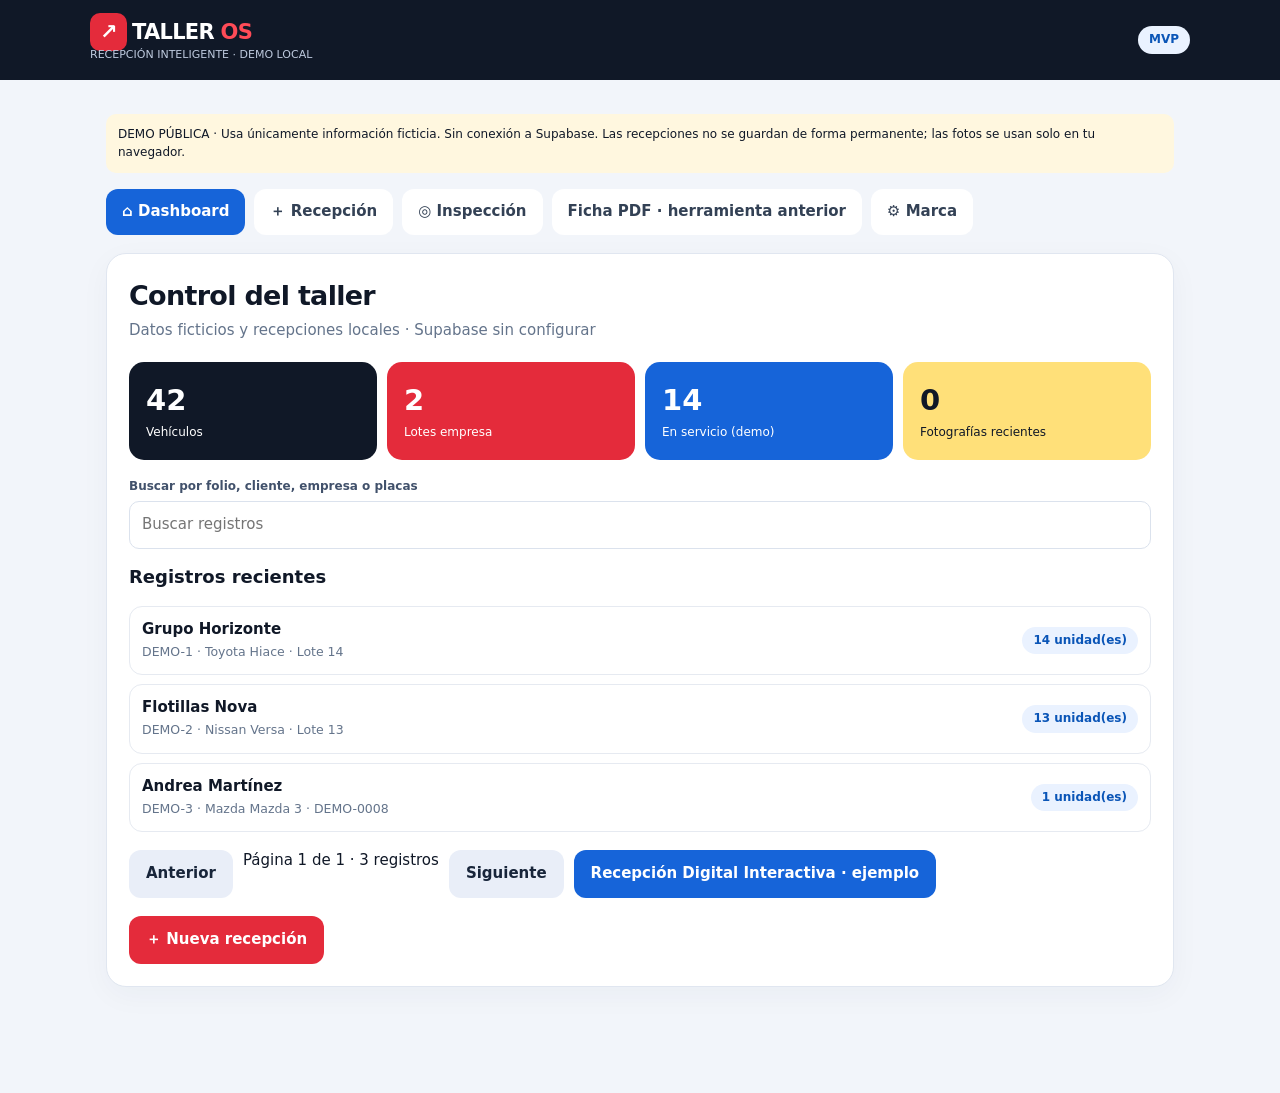
==== index.html @ 6e4e45cb "Publicar demo de TALLER OS" ====
<!doctype html><html lang="es"><head><meta charset="utf-8"><meta name="viewport" content="width=device-width,initial-scale=1,viewport-fit=cover"><title>TALLER OS · Demo</title><meta name="theme-color" content="#101827"><style>
:root{--red:#e42b3b;--blue:#1664d9;--ink:#101827;--yellow:#ffd54b;--bg:#f2f5fa;--white:#fff;--muted:#64748b}*{box-sizing:border-box}body{margin:0;background:var(--bg);font:15px/1.45 system-ui,-apple-system,Segoe UI,sans-serif;color:var(--ink)}button,input,select,textarea{font:inherit}button{cursor:pointer;border:0}header{background:var(--ink);color:white;padding:17px max(18px,calc((100vw - 1100px)/2));display:flex;justify-content:space-between;align-items:center;gap:8px}header strong{font-size:21px;letter-spacing:-.7px}header .logo{background:var(--red);padding:7px 10px;border-radius:10px;margin-right:5px}.tag{font-size:11px;color:#bdc9dd}.layout{max-width:1100px;margin:auto;padding:22px 16px 90px}.tabs{display:flex;gap:9px;overflow-x:auto;padding:4px 0 18px}.tabs button{white-space:nowrap;padding:12px 16px;border-radius:12px;background:white;font-weight:750;color:#334155}.tabs button.active{background:var(--blue);color:white}.panel{background:white;border:1px solid #e0e6f0;box-shadow:0 8px 30px #22334f0a;border-radius:20px;padding:22px;margin-bottom:16px}.hidden{display:none!important}h1{font-size:27px;letter-spacing:-.7px;margin:0 0 5px}h2{font-size:18px;margin:0 0 16px}p.sub{color:var(--muted);margin:0 0 20px}.grid{display:grid;grid-template-columns:repeat(2,minmax(0,1fr));gap:13px}.field{display:flex;flex-direction:column;gap:6px}.field label{font-size:12px;font-weight:800;color:#41516b}.field input,.field select,.field textarea{width:100%;border:1.5px solid #dbe2ed;border-radius:10px;padding:12px;color:#111827;background:#fff;outline-color:var(--blue);min-height:45px}.field textarea{min-height:84px}.span2{grid-column:1/-1}.check{display:flex;gap:9px;align-items:center;background:#f1f6ff;padding:13px;border-radius:12px;font-weight:700}.check input{width:20px;height:20px;accent-color:var(--blue)}.btn{padding:13px 17px;border-radius:12px;background:var(--blue);color:white;font-weight:800}.btn.red{background:var(--red)}.btn.yellow{background:var(--yellow);color:#101827}.btn.light{background:#e9eef8;color:#18253a}.actions{display:flex;flex-wrap:wrap;gap:10px;margin-top:18px}.hint{font-size:12px;color:var(--muted);margin-top:6px}.pill{display:inline-flex;background:#eaf2ff;color:#0a55b7;border-radius:50px;padding:5px 11px;font-weight:750;font-size:12px}.cards{display:grid;grid-template-columns:repeat(4,minmax(0,1fr));gap:10px;margin:18px 0}.metric{background:var(--ink);border-radius:15px;padding:17px;color:white}.metric:nth-child(2){background:var(--red)}.metric:nth-child(3){background:var(--blue)}.metric:nth-child(4){background:#ffe079;color:var(--ink)}.metric b{display:block;font-size:29px}.metric span{font-size:12px}.records{display:grid;gap:9px}.record{border:1px solid #e6eaf1;border-radius:13px;padding:12px;display:flex;justify-content:space-between;align-items:center;gap:10px}.record b{display:block}.record small{color:var(--muted)}.diagram{background:#f8fafc;border:1px solid #e6eaf1;border-radius:16px;overflow:hidden}.diagram svg{display:block;width:100%;height:auto;touch-action:manipulation}.diagram circle.marker{stroke:white;stroke-width:2}.legend{display:flex;flex-wrap:wrap;gap:12px;font-size:12px;padding:12px}.dot{width:10px;height:10px;display:inline-block;border-radius:50%;margin-right:5px}.photoPreview{display:flex;gap:9px;flex-wrap:wrap}.photoPreview img{width:94px;height:94px;object-fit:cover;border-radius:10px}.printsheet{max-width:620px;margin:auto;background:white;padding:25px;box-shadow:0 8px 24px #17253d19;border-radius:14px}.print-title{border-bottom:5px solid var(--red);display:flex;justify-content:space-between;padding-bottom:12px;gap:15px}.print-title strong{font-size:23px}.print-row{padding:9px 0;border-bottom:1px solid #e5e9f0;overflow-wrap:anywhere}.print-row label{font-weight:800;color:#59667a;font-size:11px;display:block}.stamp{border:1px dashed #94a3b8;border-radius:10px;padding:14px;font-size:12px;color:#46556e}.printgrid{display:grid;grid-template-columns:1fr 1fr;gap:10px}.notice{background:#fff7df;padding:12px;border-radius:10px;font-size:12px}.accent{color:var(--red)}@media(max-width:700px){.grid{grid-template-columns:1fr}.span2{grid-column:auto}.cards{grid-template-columns:repeat(2,1fr)}.layout{padding:14px 11px 90px}.panel{padding:16px}.tabs button{padding:11px}.printsheet{padding:17px}.printgrid{grid-template-columns:1fr}}@media print{body{background:white}header,.tabs,.noprint,.panel:not(#pdfPanel){display:none!important}.layout{padding:0}.panel#pdfPanel{display:block!important;box-shadow:none;border:0;padding:0;margin:0}.printsheet{max-width:none;box-shadow:none;padding:0;border-radius:0}@page{size: A5 portrait;margin:9mm}}
</style><script src="config.js"></script><script src="js/demo-privacy.js"></script></head><body>
<header><div><strong><span class="logo">↗</span>TALLER <span style="color:#ff4b57">OS</span></strong><div class="tag">RECEPCIÓN INTELIGENTE · DEMO LOCAL</div></div><span class="pill">MVP</span></header>
<main class="layout"><nav class="tabs noprint"><button class="active" data-tab="dashboard">⌂ Dashboard</button><button data-tab="capture">＋ Recepción</button><button data-tab="damage">◎ Inspección</button><button data-tab="pdf">▤ Ficha PDF</button><button data-tab="settings">⚙ Marca</button></nav>
<section id="dashboardPanel" class="panel"><h1>Control del taller</h1><p class="sub">Vista para el propietario · información ficticia</p><div class="cards"><div class="metric"><b id="total">42</b><span>Vehículos</span></div><div class="metric"><b id="fleets">2</b><span>Lotes empresa</span></div><div class="metric"><b id="active">14</b><span>En servicio (demo)</span></div><div class="metric"><b id="photosMetric">0</b><span>Fotografías recientes</span></div></div><h2>Registros recientes</h2><div id="recent" class="records"></div><div class="actions"><button class="btn red" onclick="tab('capture')">＋ Nueva recepción</button></div></section>
<section id="capturePanel" class="panel hidden"><h1>Nueva recepción</h1><p class="sub">Captura rápida desde iPhone o Android.</p><div class="grid"><div class="field"><label>Nombre completo *</label><input id="name" value="Andrea Martínez (Demo)" required></div><div class="field"><label>WhatsApp de cliente *</label><input id="phone" inputmode="tel" value="" placeholder="10 dígitos"></div><div class="field"><label>Correo electrónico (opcional)</label><input id="email" type="email" placeholder="cliente@example.com"></div><div class="field"><label>Empresa (si aplica)</label><input id="company" placeholder="Razón social"></div><div class="span2 check"><input type="checkbox" id="bulk"><label for="bulk">¿Ingreso de lote empresarial? (10 unidades o más)</label></div><div id="bulkFields" class="span2 hidden"><div class="grid"><div class="field"><label>Número de vehículos (mínimo 10)</label><input id="amount" type="number" value="10" min="10" max="250"></div><div class="field"><label>Tipo de lote</label><select id="lotMode"><option value="homogeneous">Homogéneo: mismos datos</option><option value="mixed">Mixto: datos distintos</option></select></div></div><p class="hint">Se generará un registro por unidad, conservando el mismo lote. Las placas pueden identificarse más adelante individualmente.</p></div><div class="field"><label>Tipo de vehículo</label><select id="type"><option>Auto</option><option>SUV</option><option>Camioneta</option><option>Van</option><option>Moto</option></select></div><div class="field"><label>Categoría</label><select id="category"><option>Sedán</option><option>Hatchback</option><option>Pickup</option><option>Pasajeros</option><option>Carga</option><option>Motocicleta</option></select></div><div class="field"><label>Marca</label><select id="brand"></select></div><div class="field"><label>Modelo</label><input id="model" value="Versa"></div><div class="field"><label>Año</label><input id="year" type="number" min="1980" max="2030" value="2024"></div><div class="field"><label>Color</label><select id="color"><option>Blanco</option><option>Negro</option><option>Gris</option><option>Azul</option><option>Rojo</option><option>Amarillo</option><option>Plata</option><option>Otro</option></select></div><div class="field"><label>Placas (si es lote, opcional al inicio)</label><input id="plates" placeholder="ABC-123-A"></div><div class="field"><label>Kilometraje</label><input id="odo" type="number" placeholder="45000"></div><div class="field"><label>Combustible</label><select id="fuel"><option>1/4</option><option selected>1/2</option><option>3/4</option><option>Lleno</option><option>No aplica</option></select></div><div class="field"><label>Servicio solicitado</label><input id="service" placeholder="Revisión general" value="Servicio preventivo"></div><div class="field span2"><label>Observaciones de interior y accesorios</label><textarea id="inside" placeholder="Tablero, tapicería, testigos, documentos, herramientas, objetos entregados..."></textarea></div><div class="field span2"><label>Fotos del vehículo · cámara o galería</label><input id="photos" type="file" accept="image/*" capture="environment" multiple><div id="preview" class="photoPreview"></div><div class="hint">Las fotos se muestran en esta sesión para la demo. No se suben a ningún servidor.</div></div><div class="span2 check"><input type="checkbox" id="ack"><label for="ack">Se explicó al cliente que se documentarán condiciones y daños preexistentes.</label></div></div><div class="actions"><button class="btn red" onclick="save()">Guardar recepción</button><button class="btn light" onclick="tab('damage')">Ir a inspección →</button></div><p class="hint" id="saveMsg"></p></section>
<section id="damagePanel" class="panel hidden"><h1>Mapa de daños</h1><p class="sub">Toca sobre el esquema para registrar marcas. Ejemplo ilustrativo, no plano técnico.</p><div class="field"><label>Tipo de hallazgo</label><select id="damageType"><option>Rayón</option><option>Golpe</option><option>Abolladura</option><option>Otro</option></select></div><div class="diagram" style="margin-top:14px"><svg id="carSvg" viewBox="0 0 600 430" role="img" aria-label="Esquema de automóvil superior lateral frontal trasera con zonas marcables" xmlns="http://www.w3.org/2000/svg"><g stroke="#344256" fill="#fff" stroke-width="3" stroke-linejoin="round"><text x="40" y="27" stroke="none" fill="#64748b" font-size="15">LATERAL</text><path d="M62 155 L78 118 L148 107 L185 72 L360 72 L415 112 L495 121 L530 154 L529 187 L60 187 Z"/><path d="M157 107 L200 81 L351 81 L395 113 Z" fill="#dfecff"/><path d="M281 81 L281 112 M58 148 H529" fill="none"/><circle cx="149" cy="185" r="34" fill="#1b273c"/><circle cx="149" cy="185" r="17" fill="#bcd5f7"/><circle cx="446" cy="185" r="34" fill="#1b273c"/><circle cx="446" cy="185" r="17" fill="#bcd5f7"/><path d="M275 118 V164 M405 117 V163"/><text x="40" y="249" stroke="none" fill="#64748b" font-size="15">SUPERIOR</text><rect x="45" y="260" width="230" height="137" rx="56"/><rect x="105" y="270" width="95" height="118" rx="19" fill="#dfecff"/><path d="M105 270 L105 388 M200 270 L200 388 M45 328 H275"/><text x="345" y="249" stroke="none" fill="#64748b" font-size="15">FRONTAL / TRASERA</text><rect x="341" y="270" width="214" height="59" rx="20"/><rect x="341" y="345" width="214" height="54" rx="20"/><path d="M358 280 H539 M358 387 H539"/><path d="M367 301 H409 M485 301 H526 M367 368 H409 M485 368 H526" stroke="#ef3344" stroke-width="5"/></g><g id="marks"></g></svg></div><div class="legend"><span><i class="dot" style="background:#ef3344"></i>Rayón</span><span><i class="dot" style="background:#1664d9"></i>Golpe</span><span><i class="dot" style="background:#f1b900"></i>Abolladura</span><span><i class="dot" style="background:#101827"></i>Otro</span></div><div class="field"><label>Descripción del daño e interior</label><textarea id="damageText" placeholder="Ej. rayón de 5 cm en puerta izquierda; asiento copiloto manchado."></textarea></div><div class="actions"><button class="btn light" onclick="undoMark()">Deshacer último punto</button><button class="btn light" onclick="clearMarks()">Limpiar</button><button class="btn red" onclick="tab('pdf')">Ver ficha</button></div></section>
<section id="pdfPanel" class="panel hidden"><div class="noprint"><h1>Ficha de recepción</h1><p class="sub">Diseño vertical pensado para leerse en móvil y exportarse como PDF.</p></div><div class="printsheet" id="printSheet"><div class="print-title"><div><strong><span class="accent">↗</span> <span id="printBrand">TALLER OS</span></strong><div class="hint">INSPECCIÓN Y RECEPCIÓN VEHICULAR</div></div><div style="text-align:right"><b id="folio">REC-DEMO</b><div class="hint" id="pdate"></div></div></div><h2 style="margin:20px 0 8px">Ficha de ingreso</h2><div class="printgrid"><div class="print-row"><label>CLIENTE</label><span id="pname"></span></div><div class="print-row"><label>WHATSAPP</label><span id="pphone"></span></div><div class="print-row"><label>EMPRESA</label><span id="pcompany"></span></div><div class="print-row"><label>UNIDADES</label><span id="pqty"></span></div><div class="print-row"><label>VEHÍCULO</label><span id="pvehicle"></span></div><div class="print-row"><label>PLACAS / COLOR</label><span id="pplate"></span></div><div class="print-row"><label>KM / COMBUSTIBLE</label><span id="pkm"></span></div><div class="print-row"><label>SERVICIO</label><span id="pservice"></span></div></div><h2 style="margin:20px 0 8px">Inspección de ingreso</h2><div id="printSvg"></div><div class="print-row"><label>DAÑOS Y OBSERVACIONES</label><span id="pdamage"></span></div><div class="print-row"><label>INTERIOR Y ACCESORIOS</label><span id="pinside"></span></div><div class="print-row"><label>FOTOGRAFÍAS EN LA SESIÓN</label><span id="pphotos"></span></div><p class="notice">La ficha documenta condiciones observadas durante la recepción. Antes de operar comercialmente, incluir la aceptación verificable del cliente, inventario de objetos, términos del servicio y aviso de privacidad.</p><div class="stamp">ACEPTACIÓN DEL CLIENTE / FIRMA: __________________________________<div style="margin-top:8px">PERSONAL DE RECEPCIÓN: __________________________________________</div></div></div><div class="actions noprint"><button class="btn red" onclick="window.print()">Exportar / Guardar PDF</button><button class="btn" onclick="shareWhatsApp()">Enviar aviso por WhatsApp</button><button class="btn light" onclick="emailSheet()">Correo</button></div><p class="hint noprint">WhatsApp abre un texto preparado; para adjuntar el PDF debes guardarlo y seleccionarlo manualmente. El sistema demo no envía mensajes ni archivos automáticamente.</p></section>
<section id="settingsPanel" class="panel hidden"><h1>Personalización</h1><p class="sub">Identidad de demostración, modificable antes del lanzamiento.</p><div class="grid"><div class="field"><label>Nombre del taller</label><input id="shopName" value="TALLER OS"></div><div class="field"><label>Rojo</label><input id="red" type="color" value="#e42b3b"></div><div class="field"><label>Azul</label><input id="blue" type="color" value="#1664d9"></div><div class="field"><label>Negro</label><input id="ink" type="color" value="#101827"></div><div class="field"><label>Amarillo</label><input id="yellow" type="color" value="#ffd54b"></div></div><div class="actions"><button class="btn" onclick="setBrand()">Aplicar colores y nombre</button></div></section>
</main><script>
const $=id=>document.getElementById(id);const brands={Auto:['Nissan','Volkswagen','Chevrolet','Toyota','Kia','Mazda','Hyundai','Honda','MG'],SUV:['Toyota','Nissan','Mazda','Kia','Hyundai','Volkswagen'],Camioneta:['Ford','Chevrolet','Toyota','Nissan','RAM'],Van:['Toyota','Nissan','Ford','Mercedes-Benz','Volkswagen','Renault'],Moto:['Italika','Honda','Yamaha','Suzuki','Bajaj','Vento']};let marks=[],photoUrls=[];const fake=[{name:'Grupo Horizonte',type:'Van',brand:'Toyota',model:'Hiace',plates:'Lote 14',qty:14},{name:'Flotillas Nova',type:'Auto',brand:'Nissan',model:'Versa',plates:'Lote 13',qty:13},{name:'Andrea Martínez',type:'Auto',brand:'Mazda',model:'Mazda 3',plates:'DEMO-0008',qty:1}];const saved=JSON.parse(window.TALLER_STORAGE.getItem('talleros.records')||'[]');function esc(s){return String(s??'').replace(/[&<>"']/g,c=>({'&':'&amp;','<':'&lt;','>':'&gt;','"':'&quot;',"'":'&#39;'}[c]))}function tab(name){document.querySelectorAll('.tabs button').forEach(b=>b.classList.toggle('active',b.dataset.tab===name));['dashboard','capture','damage','pdf','settings'].forEach(k=>$(k+'Panel').classList.toggle('hidden',name!==k));if(name==='pdf')renderPDF();if(name==='dashboard')renderDashboard();scrollTo(0,0)}document.querySelectorAll('[data-tab]').forEach(b=>b.onclick=()=>tab(b.dataset.tab));function brandsUpdate(){const a=brands[$('type').value];$('brand').innerHTML=a.map(x=>`<option>${esc(x)}</option>`).join('')}brandsUpdate();$('type').onchange=brandsUpdate;$('bulk').onchange=()=>{ $('bulkFields').classList.toggle('hidden',!$('bulk').checked);if($('bulk').checked)$('company').placeholder='Empresa requerida para lote';};$('photos').onchange=e=>{photoUrls.forEach(x=>URL.revokeObjectURL(x));photoUrls=[...e.target.files].slice(0,12).map(f=>URL.createObjectURL(f));$('preview').innerHTML=photoUrls.map(u=>`<img src="${u}" alt="Vista previa">`).join('');$('photosMetric').textContent=photoUrls.length};function current(){return {name:$('name').value.trim(),phone:$('phone').value.trim(),email:$('email').value.trim(),company:$('company').value.trim(),qty:$('bulk').checked?Math.max(10,Math.min(250,Number($('amount').value)||10)):1,lot:$('bulk').checked,type:$('type').value,category:$('category').value,brand:$('brand').value,model:$('model').value,year:$('year').value,color:$('color').value,plates:$('plates').value.trim(),odo:$('odo').value,fuel:$('fuel').value,service:$('service').value,inside:$('inside').value,damage:$('damageText').value,marks:marks.slice(),photoCount:photoUrls.length,receivedAt:Date.now(),date:new Date().toLocaleDateString('es-MX'),id:'REC-'+String(Date.now()).slice(-8)}}function save(){const x=current();if(!x.name||!/^\d{10,13}$/.test(x.phone.replace(/\D/g,''))){$('saveMsg').textContent='Captura nombre y WhatsApp (10 a 13 dígitos).';return}if(x.lot&&!x.company){$('saveMsg').textContent='La empresa es obligatoria para lotes.';return}saved.unshift(x);window.TALLER_STORAGE.setItem('talleros.records',JSON.stringify(saved.slice(0,100)));$('saveMsg').textContent=`Recepción ${x.id} guardada localmente. ${x.qty} unidad(es). Datos compartidos del lote listos para completar placas.`;renderDashboard();openDigitalReception(x)}function renderDashboard(){const count=saved.reduce((a,x)=>a+(x.qty||1),42);$('total').textContent=count;$('fleets').textContent=2+saved.filter(x=>x.lot).length;$('active').textContent=14+saved.length;$('recent').innerHTML=[...saved,...fake].slice(0,8).map(x=>`<div class="record"><div><b>${esc(x.name)}</b><small>${esc(x.brand)} ${esc(x.model)} · ${esc(x.plates||'Placas pendientes')} · ${x.qty||1} unid.</small></div><span class="pill">${x.lot||x.qty>1?'Lote':'Individual'}</span></div>`).join('')}renderDashboard();const colors={Rayón:'#ef3344',Golpe:'#1664d9',Abolladura:'#f1b900',Otro:'#101827'};function draw(){ $('marks').innerHTML=marks.map(m=>`<circle class="marker" cx="${m.x}" cy="${m.y}" r="8" fill="${colors[m.type]}"/>`).join('')} $('carSvg').addEventListener('click',e=>{let p=$('carSvg').createSVGPoint();p.x=e.clientX;p.y=e.clientY;const m=$('carSvg').getScreenCTM();if(!m)return;const q=p.matrixTransform(m.inverse());if(q.x<0||q.x>600||q.y<0||q.y>430)return;marks.push({x:Math.round(q.x),y:Math.round(q.y),type:$('damageType').value});draw()});function undoMark(){marks.pop();draw()}function clearMarks(){marks=[];draw()}function renderPDF(){const x=saved[0]||current();const pairs={folio:x.id,pdate:x.date,pname:x.name,pphone:x.phone,pcompany:x.company||'No aplica',pqty:`${x.qty||1} unidad(es)`,pvehicle:`${x.type} · ${x.brand} ${x.model} ${x.year}`,pplate:`${x.plates||'Pendientes'} · ${x.color}`,pkm:`${x.odo||'N/D'} km · ${x.fuel}`,pservice:x.service||'Por definir',pdamage:x.damage||'Sin observaciones consignadas',pinside:x.inside||'Sin observaciones consignadas',pphotos:`${x.photoCount||0} foto(s) en sesión (no adjuntas al PDF demo)`};Object.entries(pairs).forEach(([k,v])=>$(k).textContent=v);const svg=$('carSvg').cloneNode(true);svg.removeAttribute('id');svg.style.maxHeight='250px';svg.style.width='100%';svg.querySelector('#marks')?.remove();const g=svg.querySelector('g');const all=x.marks||marks;const svgNS='http://www.w3.org/2000/svg';all.forEach(m=>{let c=document.createElementNS(svgNS,'circle');c.setAttribute('cx',m.x);c.setAttribute('cy',m.y);c.setAttribute('r',8);c.setAttribute('fill',colors[m.type]||'#111');c.setAttribute('stroke','white');g.parentNode.append(c)});$('printSvg').replaceChildren(svg)}function shareWhatsApp(){const x=saved[0]||current();let phone=x.phone.replace(/\D/g,'');if(phone.length===10)phone='52'+phone;const msg=`Hola ${x.name}, tu recepción ${x.id} (${x.brand} ${x.model}, ${x.qty} unidad/es) quedó registrada en TALLER OS. Te compartiremos la ficha PDF de inspección por este chat.`;window.open(`https://wa.me/${phone}?text=${encodeURIComponent(msg)}`,'_blank','noopener')}function emailSheet(){const x=saved[0]||current();location.href=`mailto:${encodeURIComponent(x.email)}?subject=${encodeURIComponent('Recepción '+x.id)}&body=${encodeURIComponent('Adjuntaremos la ficha PDF de inspección del vehículo.\nFolio: '+x.id)}`}function setBrand(){document.documentElement.style.setProperty('--red',$('red').value);document.documentElement.style.setProperty('--blue',$('blue').value);document.documentElement.style.setProperty('--ink',$('ink').value);document.documentElement.style.setProperty('--yellow',$('yellow').value);$('printBrand').textContent=$('shopName').value||'TALLER OS';alert('Identidad aplicada a esta sesión.')}renderPDF();
</script><script src="js/dashboard.js"></script><script src="js/reception-entry.js"></script></body></html>
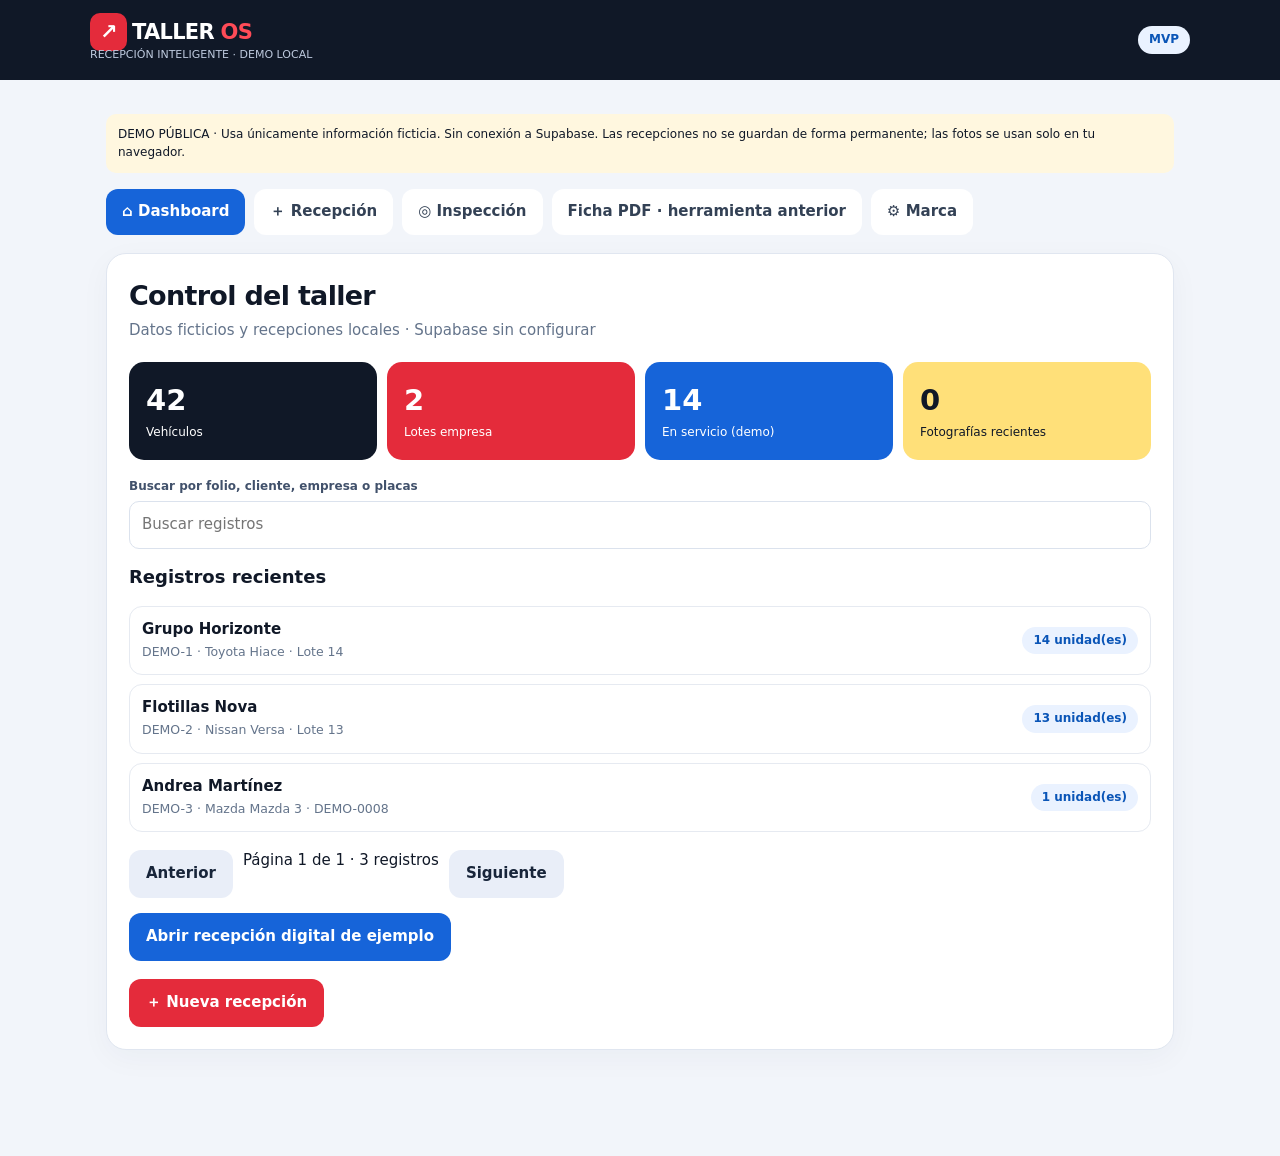
==== commit b0dafc60: "Mejorar carga movil y agregar preview social" ====
--- a/index.html
+++ b/index.html
@@ -1,13 +1,35 @@
-<!doctype html><html lang="es"><head><meta charset="utf-8"><meta name="viewport" content="width=device-width,initial-scale=1,viewport-fit=cover"><title>TALLER OS · Demo</title><meta name="theme-color" content="#101827"><style>
+<!doctype html><html lang="es"><head><meta charset="utf-8"><meta name="viewport" content="width=device-width,initial-scale=1,viewport-fit=cover"><title>TALLER OS | Recepción vehicular digital</title>
+  <meta name="description" content="Inspección, fotografías, flotillas y aceptación digital de vehículos. Demo de TALLER OS.">
+  <meta property="og:type" content="website">
+  <meta property="og:site_name" content="TALLER OS">
+  <meta property="og:locale" content="es_MX">
+  <meta property="og:title" content="TALLER OS | Recepción vehicular digital">
+  <meta property="og:description" content="Inspección, fotografías, flotillas y aceptación digital de vehículos.">
+  <meta property="og:url" content="https://petra3destudio-ship-it.github.io/taller-os-demo/">
+  <meta property="og:image" content="https://petra3destudio-ship-it.github.io/taller-os-demo/assets/social/og-taller-os-v1.jpg">
+  <meta property="og:image:secure_url" content="https://petra3destudio-ship-it.github.io/taller-os-demo/assets/social/og-taller-os-v1.jpg">
+  <meta property="og:image:type" content="image/jpeg">
+  <meta property="og:image:width" content="1200">
+  <meta property="og:image:height" content="675">
+  <meta property="og:image:alt" content="TALLER OS: recepción vehicular digital y sin papel, fotografías, inventario y revisión desde el teléfono.">
+  <meta property="og:image" content="https://petra3destudio-ship-it.github.io/taller-os-demo/assets/social/og-taller-os-v1.webp">
+  <meta property="og:image:type" content="image/webp">
+  <meta property="og:image:width" content="1200">
+  <meta property="og:image:height" content="675">
+  <meta property="og:image:alt" content="TALLER OS: recepción vehicular digital y sin papel, fotografías, inventario y revisión desde el teléfono.">
+  <meta name="twitter:card" content="summary_large_image">
+  <meta name="twitter:title" content="TALLER OS | Recepción vehicular digital">
+  <meta name="twitter:description" content="Inspección, fotografías, flotillas y aceptación digital de vehículos.">
+  <meta name="twitter:image" content="https://petra3destudio-ship-it.github.io/taller-os-demo/assets/social/og-taller-os-v1.jpg">
+  <meta name="twitter:image:alt" content="TALLER OS: recepción vehicular digital y sin papel.">
+<meta name="theme-color" content="#101827"><style>
 :root{--red:#e42b3b;--blue:#1664d9;--ink:#101827;--yellow:#ffd54b;--bg:#f2f5fa;--white:#fff;--muted:#64748b}*{box-sizing:border-box}body{margin:0;background:var(--bg);font:15px/1.45 system-ui,-apple-system,Segoe UI,sans-serif;color:var(--ink)}button,input,select,textarea{font:inherit}button{cursor:pointer;border:0}header{background:var(--ink);color:white;padding:17px max(18px,calc((100vw - 1100px)/2));display:flex;justify-content:space-between;align-items:center;gap:8px}header strong{font-size:21px;letter-spacing:-.7px}header .logo{background:var(--red);padding:7px 10px;border-radius:10px;margin-right:5px}.tag{font-size:11px;color:#bdc9dd}.layout{max-width:1100px;margin:auto;padding:22px 16px 90px}.tabs{display:flex;gap:9px;overflow-x:auto;padding:4px 0 18px}.tabs button{white-space:nowrap;padding:12px 16px;border-radius:12px;background:white;font-weight:750;color:#334155}.tabs button.active{background:var(--blue);color:white}.panel{background:white;border:1px solid #e0e6f0;box-shadow:0 8px 30px #22334f0a;border-radius:20px;padding:22px;margin-bottom:16px}.hidden{display:none!important}h1{font-size:27px;letter-spacing:-.7px;margin:0 0 5px}h2{font-size:18px;margin:0 0 16px}p.sub{color:var(--muted);margin:0 0 20px}.grid{display:grid;grid-template-columns:repeat(2,minmax(0,1fr));gap:13px}.field{display:flex;flex-direction:column;gap:6px}.field label{font-size:12px;font-weight:800;color:#41516b}.field input,.field select,.field textarea{width:100%;border:1.5px solid #dbe2ed;border-radius:10px;padding:12px;color:#111827;background:#fff;outline-color:var(--blue);min-height:45px}.field textarea{min-height:84px}.span2{grid-column:1/-1}.check{display:flex;gap:9px;align-items:center;background:#f1f6ff;padding:13px;border-radius:12px;font-weight:700}.check input{width:20px;height:20px;accent-color:var(--blue)}.btn{padding:13px 17px;border-radius:12px;background:var(--blue);color:white;font-weight:800}.btn.red{background:var(--red)}.btn.yellow{background:var(--yellow);color:#101827}.btn.light{background:#e9eef8;color:#18253a}.actions{display:flex;flex-wrap:wrap;gap:10px;margin-top:18px}.hint{font-size:12px;color:var(--muted);margin-top:6px}.pill{display:inline-flex;background:#eaf2ff;color:#0a55b7;border-radius:50px;padding:5px 11px;font-weight:750;font-size:12px}.cards{display:grid;grid-template-columns:repeat(4,minmax(0,1fr));gap:10px;margin:18px 0}.metric{background:var(--ink);border-radius:15px;padding:17px;color:white}.metric:nth-child(2){background:var(--red)}.metric:nth-child(3){background:var(--blue)}.metric:nth-child(4){background:#ffe079;color:var(--ink)}.metric b{display:block;font-size:29px}.metric span{font-size:12px}.records{display:grid;gap:9px}.record{border:1px solid #e6eaf1;border-radius:13px;padding:12px;display:flex;justify-content:space-between;align-items:center;gap:10px}.record b{display:block}.record small{color:var(--muted)}.diagram{background:#f8fafc;border:1px solid #e6eaf1;border-radius:16px;overflow:hidden}.diagram svg{display:block;width:100%;height:auto;touch-action:manipulation}.diagram circle.marker{stroke:white;stroke-width:2}.legend{display:flex;flex-wrap:wrap;gap:12px;font-size:12px;padding:12px}.dot{width:10px;height:10px;display:inline-block;border-radius:50%;margin-right:5px}.photoPreview{display:flex;gap:9px;flex-wrap:wrap}.photoPreview img{width:94px;height:94px;object-fit:cover;border-radius:10px}.printsheet{max-width:620px;margin:auto;background:white;padding:25px;box-shadow:0 8px 24px #17253d19;border-radius:14px}.print-title{border-bottom:5px solid var(--red);display:flex;justify-content:space-between;padding-bottom:12px;gap:15px}.print-title strong{font-size:23px}.print-row{padding:9px 0;border-bottom:1px solid #e5e9f0;overflow-wrap:anywhere}.print-row label{font-weight:800;color:#59667a;font-size:11px;display:block}.stamp{border:1px dashed #94a3b8;border-radius:10px;padding:14px;font-size:12px;color:#46556e}.printgrid{display:grid;grid-template-columns:1fr 1fr;gap:10px}.notice{background:#fff7df;padding:12px;border-radius:10px;font-size:12px}.accent{color:var(--red)}@media(max-width:700px){.grid{grid-template-columns:1fr}.span2{grid-column:auto}.cards{grid-template-columns:repeat(2,1fr)}.layout{padding:14px 11px 90px}.panel{padding:16px}.tabs button{padding:11px}.printsheet{padding:17px}.printgrid{grid-template-columns:1fr}}@media print{body{background:white}header,.tabs,.noprint,.panel:not(#pdfPanel){display:none!important}.layout{padding:0}.panel#pdfPanel{display:block!important;box-shadow:none;border:0;padding:0;margin:0}.printsheet{max-width:none;box-shadow:none;padding:0;border-radius:0}@page{size: A5 portrait;margin:9mm}}
-</style><script src="config.js"></script><script src="js/demo-privacy.js"></script></head><body>
+</style><script defer src="config.js"></script><script defer src="js/demo-privacy.js"></script><script defer src="js/app.js"></script><script defer src="js/dashboard.js"></script><script defer src="js/reception-entry.js"></script></head><body>
 <header><div><strong><span class="logo">↗</span>TALLER <span style="color:#ff4b57">OS</span></strong><div class="tag">RECEPCIÓN INTELIGENTE · DEMO LOCAL</div></div><span class="pill">MVP</span></header>
-<main class="layout"><nav class="tabs noprint"><button class="active" data-tab="dashboard">⌂ Dashboard</button><button data-tab="capture">＋ Recepción</button><button data-tab="damage">◎ Inspección</button><button data-tab="pdf">▤ Ficha PDF</button><button data-tab="settings">⚙ Marca</button></nav>
-<section id="dashboardPanel" class="panel"><h1>Control del taller</h1><p class="sub">Vista para el propietario · información ficticia</p><div class="cards"><div class="metric"><b id="total">42</b><span>Vehículos</span></div><div class="metric"><b id="fleets">2</b><span>Lotes empresa</span></div><div class="metric"><b id="active">14</b><span>En servicio (demo)</span></div><div class="metric"><b id="photosMetric">0</b><span>Fotografías recientes</span></div></div><h2>Registros recientes</h2><div id="recent" class="records"></div><div class="actions"><button class="btn red" onclick="tab('capture')">＋ Nueva recepción</button></div></section>
+<noscript><p class="notice">Activa JavaScript para utilizar la demo interactiva.</p></noscript><main class="layout"><nav class="tabs noprint"><button class="active" data-tab="dashboard">⌂ Dashboard</button><button data-tab="capture">＋ Recepción</button><button data-tab="damage">◎ Inspección</button><button data-tab="pdf">▤ Ficha PDF</button><button data-tab="settings">⚙ Marca</button></nav>
+<section id="dashboardPanel" class="panel"><h1>Control del taller</h1><p class="sub">Vista para el propietario · información ficticia</p><div class="cards"><div class="metric"><b id="total">42</b><span>Vehículos</span></div><div class="metric"><b id="fleets">2</b><span>Lotes empresa</span></div><div class="metric"><b id="active">14</b><span>En servicio (demo)</span></div><div class="metric"><b id="photosMetric">0</b><span>Fotografías recientes</span></div></div><h2>Registros recientes</h2><div id="recent" class="records"><p>Preparando los registros de ejemplo…</p></div><p><a class="btn" href="recepcion.html?vista=cliente" style="display:inline-block;text-decoration:none">Abrir recepción digital de ejemplo</a></p><div class="actions"><button class="btn red" onclick="tab('capture')">＋ Nueva recepción</button></div></section>
 <section id="capturePanel" class="panel hidden"><h1>Nueva recepción</h1><p class="sub">Captura rápida desde iPhone o Android.</p><div class="grid"><div class="field"><label>Nombre completo *</label><input id="name" value="Andrea Martínez (Demo)" required></div><div class="field"><label>WhatsApp de cliente *</label><input id="phone" inputmode="tel" value="" placeholder="10 dígitos"></div><div class="field"><label>Correo electrónico (opcional)</label><input id="email" type="email" placeholder="cliente@example.com"></div><div class="field"><label>Empresa (si aplica)</label><input id="company" placeholder="Razón social"></div><div class="span2 check"><input type="checkbox" id="bulk"><label for="bulk">¿Ingreso de lote empresarial? (10 unidades o más)</label></div><div id="bulkFields" class="span2 hidden"><div class="grid"><div class="field"><label>Número de vehículos (mínimo 10)</label><input id="amount" type="number" value="10" min="10" max="250"></div><div class="field"><label>Tipo de lote</label><select id="lotMode"><option value="homogeneous">Homogéneo: mismos datos</option><option value="mixed">Mixto: datos distintos</option></select></div></div><p class="hint">Se generará un registro por unidad, conservando el mismo lote. Las placas pueden identificarse más adelante individualmente.</p></div><div class="field"><label>Tipo de vehículo</label><select id="type"><option>Auto</option><option>SUV</option><option>Camioneta</option><option>Van</option><option>Moto</option></select></div><div class="field"><label>Categoría</label><select id="category"><option>Sedán</option><option>Hatchback</option><option>Pickup</option><option>Pasajeros</option><option>Carga</option><option>Motocicleta</option></select></div><div class="field"><label>Marca</label><select id="brand"></select></div><div class="field"><label>Modelo</label><input id="model" value="Versa"></div><div class="field"><label>Año</label><input id="year" type="number" min="1980" max="2030" value="2024"></div><div class="field"><label>Color</label><select id="color"><option>Blanco</option><option>Negro</option><option>Gris</option><option>Azul</option><option>Rojo</option><option>Amarillo</option><option>Plata</option><option>Otro</option></select></div><div class="field"><label>Placas (si es lote, opcional al inicio)</label><input id="plates" placeholder="ABC-123-A"></div><div class="field"><label>Kilometraje</label><input id="odo" type="number" placeholder="45000"></div><div class="field"><label>Combustible</label><select id="fuel"><option>1/4</option><option selected>1/2</option><option>3/4</option><option>Lleno</option><option>No aplica</option></select></div><div class="field"><label>Servicio solicitado</label><input id="service" placeholder="Revisión general" value="Servicio preventivo"></div><div class="field span2"><label>Observaciones de interior y accesorios</label><textarea id="inside" placeholder="Tablero, tapicería, testigos, documentos, herramientas, objetos entregados..."></textarea></div><div class="field span2"><label>Fotos del vehículo · cámara o galería</label><input id="photos" type="file" accept="image/*" capture="environment" multiple><div id="preview" class="photoPreview"></div><div class="hint">Las fotos se muestran en esta sesión para la demo. No se suben a ningún servidor.</div></div><div class="span2 check"><input type="checkbox" id="ack"><label for="ack">Se explicó al cliente que se documentarán condiciones y daños preexistentes.</label></div></div><div class="actions"><button class="btn red" onclick="save()">Guardar recepción</button><button class="btn light" onclick="tab('damage')">Ir a inspección →</button></div><p class="hint" id="saveMsg"></p></section>
 <section id="damagePanel" class="panel hidden"><h1>Mapa de daños</h1><p class="sub">Toca sobre el esquema para registrar marcas. Ejemplo ilustrativo, no plano técnico.</p><div class="field"><label>Tipo de hallazgo</label><select id="damageType"><option>Rayón</option><option>Golpe</option><option>Abolladura</option><option>Otro</option></select></div><div class="diagram" style="margin-top:14px"><svg id="carSvg" viewBox="0 0 600 430" role="img" aria-label="Esquema de automóvil superior lateral frontal trasera con zonas marcables" xmlns="http://www.w3.org/2000/svg"><g stroke="#344256" fill="#fff" stroke-width="3" stroke-linejoin="round"><text x="40" y="27" stroke="none" fill="#64748b" font-size="15">LATERAL</text><path d="M62 155 L78 118 L148 107 L185 72 L360 72 L415 112 L495 121 L530 154 L529 187 L60 187 Z"/><path d="M157 107 L200 81 L351 81 L395 113 Z" fill="#dfecff"/><path d="M281 81 L281 112 M58 148 H529" fill="none"/><circle cx="149" cy="185" r="34" fill="#1b273c"/><circle cx="149" cy="185" r="17" fill="#bcd5f7"/><circle cx="446" cy="185" r="34" fill="#1b273c"/><circle cx="446" cy="185" r="17" fill="#bcd5f7"/><path d="M275 118 V164 M405 117 V163"/><text x="40" y="249" stroke="none" fill="#64748b" font-size="15">SUPERIOR</text><rect x="45" y="260" width="230" height="137" rx="56"/><rect x="105" y="270" width="95" height="118" rx="19" fill="#dfecff"/><path d="M105 270 L105 388 M200 270 L200 388 M45 328 H275"/><text x="345" y="249" stroke="none" fill="#64748b" font-size="15">FRONTAL / TRASERA</text><rect x="341" y="270" width="214" height="59" rx="20"/><rect x="341" y="345" width="214" height="54" rx="20"/><path d="M358 280 H539 M358 387 H539"/><path d="M367 301 H409 M485 301 H526 M367 368 H409 M485 368 H526" stroke="#ef3344" stroke-width="5"/></g><g id="marks"></g></svg></div><div class="legend"><span><i class="dot" style="background:#ef3344"></i>Rayón</span><span><i class="dot" style="background:#1664d9"></i>Golpe</span><span><i class="dot" style="background:#f1b900"></i>Abolladura</span><span><i class="dot" style="background:#101827"></i>Otro</span></div><div class="field"><label>Descripción del daño e interior</label><textarea id="damageText" placeholder="Ej. rayón de 5 cm en puerta izquierda; asiento copiloto manchado."></textarea></div><div class="actions"><button class="btn light" onclick="undoMark()">Deshacer último punto</button><button class="btn light" onclick="clearMarks()">Limpiar</button><button class="btn red" onclick="tab('pdf')">Ver ficha</button></div></section>
 <section id="pdfPanel" class="panel hidden"><div class="noprint"><h1>Ficha de recepción</h1><p class="sub">Diseño vertical pensado para leerse en móvil y exportarse como PDF.</p></div><div class="printsheet" id="printSheet"><div class="print-title"><div><strong><span class="accent">↗</span> <span id="printBrand">TALLER OS</span></strong><div class="hint">INSPECCIÓN Y RECEPCIÓN VEHICULAR</div></div><div style="text-align:right"><b id="folio">REC-DEMO</b><div class="hint" id="pdate"></div></div></div><h2 style="margin:20px 0 8px">Ficha de ingreso</h2><div class="printgrid"><div class="print-row"><label>CLIENTE</label><span id="pname"></span></div><div class="print-row"><label>WHATSAPP</label><span id="pphone"></span></div><div class="print-row"><label>EMPRESA</label><span id="pcompany"></span></div><div class="print-row"><label>UNIDADES</label><span id="pqty"></span></div><div class="print-row"><label>VEHÍCULO</label><span id="pvehicle"></span></div><div class="print-row"><label>PLACAS / COLOR</label><span id="pplate"></span></div><div class="print-row"><label>KM / COMBUSTIBLE</label><span id="pkm"></span></div><div class="print-row"><label>SERVICIO</label><span id="pservice"></span></div></div><h2 style="margin:20px 0 8px">Inspección de ingreso</h2><div id="printSvg"></div><div class="print-row"><label>DAÑOS Y OBSERVACIONES</label><span id="pdamage"></span></div><div class="print-row"><label>INTERIOR Y ACCESORIOS</label><span id="pinside"></span></div><div class="print-row"><label>FOTOGRAFÍAS EN LA SESIÓN</label><span id="pphotos"></span></div><p class="notice">La ficha documenta condiciones observadas durante la recepción. Antes de operar comercialmente, incluir la aceptación verificable del cliente, inventario de objetos, términos del servicio y aviso de privacidad.</p><div class="stamp">ACEPTACIÓN DEL CLIENTE / FIRMA: __________________________________<div style="margin-top:8px">PERSONAL DE RECEPCIÓN: __________________________________________</div></div></div><div class="actions noprint"><button class="btn red" onclick="window.print()">Exportar / Guardar PDF</button><button class="btn" onclick="shareWhatsApp()">Enviar aviso por WhatsApp</button><button class="btn light" onclick="emailSheet()">Correo</button></div><p class="hint noprint">WhatsApp abre un texto preparado; para adjuntar el PDF debes guardarlo y seleccionarlo manualmente. El sistema demo no envía mensajes ni archivos automáticamente.</p></section>
 <section id="settingsPanel" class="panel hidden"><h1>Personalización</h1><p class="sub">Identidad de demostración, modificable antes del lanzamiento.</p><div class="grid"><div class="field"><label>Nombre del taller</label><input id="shopName" value="TALLER OS"></div><div class="field"><label>Rojo</label><input id="red" type="color" value="#e42b3b"></div><div class="field"><label>Azul</label><input id="blue" type="color" value="#1664d9"></div><div class="field"><label>Negro</label><input id="ink" type="color" value="#101827"></div><div class="field"><label>Amarillo</label><input id="yellow" type="color" value="#ffd54b"></div></div><div class="actions"><button class="btn" onclick="setBrand()">Aplicar colores y nombre</button></div></section>
-</main><script>
-const $=id=>document.getElementById(id);const brands={Auto:['Nissan','Volkswagen','Chevrolet','Toyota','Kia','Mazda','Hyundai','Honda','MG'],SUV:['Toyota','Nissan','Mazda','Kia','Hyundai','Volkswagen'],Camioneta:['Ford','Chevrolet','Toyota','Nissan','RAM'],Van:['Toyota','Nissan','Ford','Mercedes-Benz','Volkswagen','Renault'],Moto:['Italika','Honda','Yamaha','Suzuki','Bajaj','Vento']};let marks=[],photoUrls=[];const fake=[{name:'Grupo Horizonte',type:'Van',brand:'Toyota',model:'Hiace',plates:'Lote 14',qty:14},{name:'Flotillas Nova',type:'Auto',brand:'Nissan',model:'Versa',plates:'Lote 13',qty:13},{name:'Andrea Martínez',type:'Auto',brand:'Mazda',model:'Mazda 3',plates:'DEMO-0008',qty:1}];const saved=JSON.parse(window.TALLER_STORAGE.getItem('talleros.records')||'[]');function esc(s){return String(s??'').replace(/[&<>"']/g,c=>({'&':'&amp;','<':'&lt;','>':'&gt;','"':'&quot;',"'":'&#39;'}[c]))}function tab(name){document.querySelectorAll('.tabs button').forEach(b=>b.classList.toggle('active',b.dataset.tab===name));['dashboard','capture','damage','pdf','settings'].forEach(k=>$(k+'Panel').classList.toggle('hidden',name!==k));if(name==='pdf')renderPDF();if(name==='dashboard')renderDashboard();scrollTo(0,0)}document.querySelectorAll('[data-tab]').forEach(b=>b.onclick=()=>tab(b.dataset.tab));function brandsUpdate(){const a=brands[$('type').value];$('brand').innerHTML=a.map(x=>`<option>${esc(x)}</option>`).join('')}brandsUpdate();$('type').onchange=brandsUpdate;$('bulk').onchange=()=>{ $('bulkFields').classList.toggle('hidden',!$('bulk').checked);if($('bulk').checked)$('company').placeholder='Empresa requerida para lote';};$('photos').onchange=e=>{photoUrls.forEach(x=>URL.revokeObjectURL(x));photoUrls=[...e.target.files].slice(0,12).map(f=>URL.createObjectURL(f));$('preview').innerHTML=photoUrls.map(u=>`<img src="${u}" alt="Vista previa">`).join('');$('photosMetric').textContent=photoUrls.length};function current(){return {name:$('name').value.trim(),phone:$('phone').value.trim(),email:$('email').value.trim(),company:$('company').value.trim(),qty:$('bulk').checked?Math.max(10,Math.min(250,Number($('amount').value)||10)):1,lot:$('bulk').checked,type:$('type').value,category:$('category').value,brand:$('brand').value,model:$('model').value,year:$('year').value,color:$('color').value,plates:$('plates').value.trim(),odo:$('odo').value,fuel:$('fuel').value,service:$('service').value,inside:$('inside').value,damage:$('damageText').value,marks:marks.slice(),photoCount:photoUrls.length,receivedAt:Date.now(),date:new Date().toLocaleDateString('es-MX'),id:'REC-'+String(Date.now()).slice(-8)}}function save(){const x=current();if(!x.name||!/^\d{10,13}$/.test(x.phone.replace(/\D/g,''))){$('saveMsg').textContent='Captura nombre y WhatsApp (10 a 13 dígitos).';return}if(x.lot&&!x.company){$('saveMsg').textContent='La empresa es obligatoria para lotes.';return}saved.unshift(x);window.TALLER_STORAGE.setItem('talleros.records',JSON.stringify(saved.slice(0,100)));$('saveMsg').textContent=`Recepción ${x.id} guardada localmente. ${x.qty} unidad(es). Datos compartidos del lote listos para completar placas.`;renderDashboard();openDigitalReception(x)}function renderDashboard(){const count=saved.reduce((a,x)=>a+(x.qty||1),42);$('total').textContent=count;$('fleets').textContent=2+saved.filter(x=>x.lot).length;$('active').textContent=14+saved.length;$('recent').innerHTML=[...saved,...fake].slice(0,8).map(x=>`<div class="record"><div><b>${esc(x.name)}</b><small>${esc(x.brand)} ${esc(x.model)} · ${esc(x.plates||'Placas pendientes')} · ${x.qty||1} unid.</small></div><span class="pill">${x.lot||x.qty>1?'Lote':'Individual'}</span></div>`).join('')}renderDashboard();const colors={Rayón:'#ef3344',Golpe:'#1664d9',Abolladura:'#f1b900',Otro:'#101827'};function draw(){ $('marks').innerHTML=marks.map(m=>`<circle class="marker" cx="${m.x}" cy="${m.y}" r="8" fill="${colors[m.type]}"/>`).join('')} $('carSvg').addEventListener('click',e=>{let p=$('carSvg').createSVGPoint();p.x=e.clientX;p.y=e.clientY;const m=$('carSvg').getScreenCTM();if(!m)return;const q=p.matrixTransform(m.inverse());if(q.x<0||q.x>600||q.y<0||q.y>430)return;marks.push({x:Math.round(q.x),y:Math.round(q.y),type:$('damageType').value});draw()});function undoMark(){marks.pop();draw()}function clearMarks(){marks=[];draw()}function renderPDF(){const x=saved[0]||current();const pairs={folio:x.id,pdate:x.date,pname:x.name,pphone:x.phone,pcompany:x.company||'No aplica',pqty:`${x.qty||1} unidad(es)`,pvehicle:`${x.type} · ${x.brand} ${x.model} ${x.year}`,pplate:`${x.plates||'Pendientes'} · ${x.color}`,pkm:`${x.odo||'N/D'} km · ${x.fuel}`,pservice:x.service||'Por definir',pdamage:x.damage||'Sin observaciones consignadas',pinside:x.inside||'Sin observaciones consignadas',pphotos:`${x.photoCount||0} foto(s) en sesión (no adjuntas al PDF demo)`};Object.entries(pairs).forEach(([k,v])=>$(k).textContent=v);const svg=$('carSvg').cloneNode(true);svg.removeAttribute('id');svg.style.maxHeight='250px';svg.style.width='100%';svg.querySelector('#marks')?.remove();const g=svg.querySelector('g');const all=x.marks||marks;const svgNS='http://www.w3.org/2000/svg';all.forEach(m=>{let c=document.createElementNS(svgNS,'circle');c.setAttribute('cx',m.x);c.setAttribute('cy',m.y);c.setAttribute('r',8);c.setAttribute('fill',colors[m.type]||'#111');c.setAttribute('stroke','white');g.parentNode.append(c)});$('printSvg').replaceChildren(svg)}function shareWhatsApp(){const x=saved[0]||current();let phone=x.phone.replace(/\D/g,'');if(phone.length===10)phone='52'+phone;const msg=`Hola ${x.name}, tu recepción ${x.id} (${x.brand} ${x.model}, ${x.qty} unidad/es) quedó registrada en TALLER OS. Te compartiremos la ficha PDF de inspección por este chat.`;window.open(`https://wa.me/${phone}?text=${encodeURIComponent(msg)}`,'_blank','noopener')}function emailSheet(){const x=saved[0]||current();location.href=`mailto:${encodeURIComponent(x.email)}?subject=${encodeURIComponent('Recepción '+x.id)}&body=${encodeURIComponent('Adjuntaremos la ficha PDF de inspección del vehículo.\nFolio: '+x.id)}`}function setBrand(){document.documentElement.style.setProperty('--red',$('red').value);document.documentElement.style.setProperty('--blue',$('blue').value);document.documentElement.style.setProperty('--ink',$('ink').value);document.documentElement.style.setProperty('--yellow',$('yellow').value);$('printBrand').textContent=$('shopName').value||'TALLER OS';alert('Identidad aplicada a esta sesión.')}renderPDF();
-</script><script src="js/dashboard.js"></script><script src="js/reception-entry.js"></script></body></html>
+</main></body></html>
